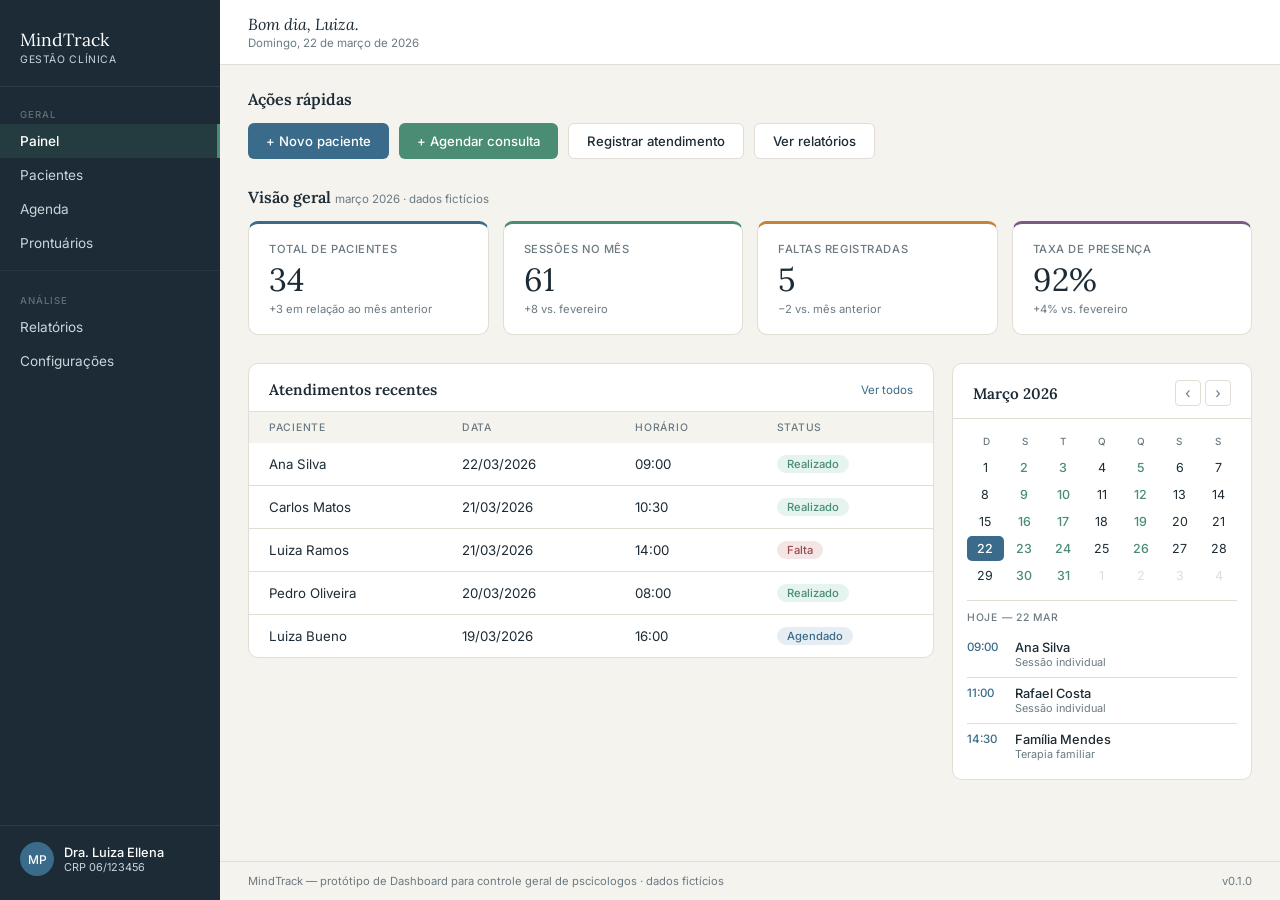
==== index.html @ 381538e1 "feat: initial MVP dashboard structure (HTML/CSS) Initial commit for MindTrack dashboard MVP.  - Im" ====
<!DOCTYPE html>
<html lang="pt-BR">
<head>
  <meta charset="UTF-8" />
  <meta name="viewport" content="width=device-width, initial-scale=1.0" />
  <title>MindTrack — Painel</title>
  <link rel="preconnect" href="https://fonts.googleapis.com" />
  <link rel="preconnect" href="https://fonts.gstatic.com" crossorigin />
  <link href="https://fonts.googleapis.com/css2?family=Lora:ital,wght@0,400;0,600;1,400&family=Inter:wght@300;400;500&display=swap" rel="stylesheet" />
  <link rel="stylesheet" href="assets/css/estilo.css" />
</head>

<body>

  <aside class="sidebar">

    <div class="logo">
      <span class="logo-nome">MindTrack</span>
      <span class="logo-sub">Gestão clínica</span>
    </div>

    <nav>
      <p class="nav-rotulo">Geral</p>
      <button class="nav-item ativo" type="button">Painel</button>
      <button class="nav-item" type="button">Pacientes</button>
      <button class="nav-item" type="button">Agenda</button>
      <button class="nav-item" type="button">Prontuários</button>
      <hr class="separador" />
      <p class="nav-rotulo">Análise</p>
      <button class="nav-item" type="button">Relatórios</button>
      <button class="nav-item" type="button">Configurações</button>
    </nav>

    <div class="perfil">
      <div class="perfil-avatar">MP</div>
      <div>
        <p class="perfil-nome">Dra. Luiza Ellena</p>
        <p class="perfil-crp">CRP 06/123456</p>
      </div>
    </div>

  </aside>

  <div class="principal">

    <header class="topbar">
      <div>
        <p class="topbar-titulo">Bom dia, Luiza.</p>
        <p class="topbar-data">Domingo, 22 de março de 2026</p>
      </div>
    </header>

    <main class="conteudo"> <!-- define-->

      <!-- acoes rapidas -->
      <section class="secao">
        <h2 class="secao-titulo">Ações rápidas</h2>
        <div class="acoes-rapidas">
          <button class="btn-acao btn-primario" type="button">+ Novo paciente</button>
          <button class="btn-acao btn-secundario" type="button">+ Agendar consulta</button>
          <button class="btn-acao btn-terciario" type="button">Registrar atendimento</button>
          <button class="btn-acao btn-terciario" type="button">Ver relatórios</button>
        </div>
      </section>

      <!-- cards de estatisticas -->
      <section class="secao">
        <h2 class="secao-titulo">Visão geral <span class="secao-sub">março 2026 · dados fictícios</span></h2>
        <div class="grade-cards">

          <article class="card card-azul">
            <p class="card-rotulo">Total de pacientes</p>
            <p class="card-valor">34</p>
            <p class="card-info">+3 em relação ao mês anterior</p>
          </article>

          <article class="card card-verde">
            <p class="card-rotulo">Sessões no mês</p>
            <p class="card-valor">61</p>
            <p class="card-info">+8 vs. fevereiro</p>
          </article>

          <article class="card card-laranja">
            <p class="card-rotulo">Faltas registradas</p>
            <p class="card-valor">5</p>
            <p class="card-info">−2 vs. mês anterior</p>
          </article>

          <article class="card card-roxo">
            <p class="card-rotulo">Taxa de presença</p>
            <p class="card-valor">92%</p>
            <p class="card-info">+4% vs. fevereiro</p>
          </article>

        </div>
      </section>

      <!-- grade inferior -->
      <div class="grade-inferior">

        <!-- tabela de atendimentos recentes -->
        <section class="secao">
          <div class="card-secao">
            <div class="card-secao-cabecalho">
              <h2 class="card-secao-titulo">Atendimentos recentes</h2>
              <a class="link-ver-todos" tabindex="0">Ver todos</a>
            </div>
            <table class="tabela">
              <thead>
                <tr>
                  <th>Paciente</th>
                  <th>Data</th>
                  <th>Horário</th>
                  <th>Status</th>
                </tr>
              </thead>
              <tbody>
                <tr>
                  <td>Ana Silva</td>
                  <td>22/03/2026</td>
                  <td>09:00</td>
                  <td><span class="badge badge-realizado">Realizado</span></td>
                </tr>
                <tr>
                  <td>Carlos Matos</td>
                  <td>21/03/2026</td>
                  <td>10:30</td>
                  <td><span class="badge badge-realizado">Realizado</span></td>
                </tr>
                <tr>
                  <td>Luiza Ramos</td>
                  <td>21/03/2026</td>
                  <td>14:00</td>
                  <td><span class="badge badge-falta">Falta</span></td>
                </tr>
                <tr>
                  <td>Pedro Oliveira</td>
                  <td>20/03/2026</td>
                  <td>08:00</td>
                  <td><span class="badge badge-realizado">Realizado</span></td>
                </tr>
                <tr>
                  <td>Luiza Bueno</td>
                  <td>19/03/2026</td>
                  <td>16:00</td>
                  <td><span class="badge badge-agendado">Agendado</span></td>
                </tr>
              </tbody>
            </table>
          </div>
        </section>

        <!-- calendario -->
        <section class="secao">
          <div class="card-secao">
            <div class="card-secao-cabecalho">
              <h2 class="card-secao-titulo">Março 2026</h2>
              <div>
                <button class="btn-mes" type="button">&lsaquo;</button>
                <button class="btn-mes" type="button">&rsaquo;</button>
              </div>
            </div>

            <div class="calendario">
              <div class="cal-semana">
                <span>D</span><span>S</span><span>T</span>
                <span>Q</span><span>Q</span><span>S</span><span>S</span>
              </div>
              <div class="cal-dias">
                <span class="dia">1</span>
                <span class="dia com-sessao">2</span>
                <span class="dia com-sessao">3</span>
                <span class="dia">4</span>
                <span class="dia com-sessao">5</span>
                <span class="dia">6</span>
                <span class="dia">7</span>
                <span class="dia">8</span>
                <span class="dia com-sessao">9</span>
                <span class="dia com-sessao">10</span>
                <span class="dia">11</span>
                <span class="dia com-sessao">12</span>
                <span class="dia">13</span>
                <span class="dia">14</span>
                <span class="dia">15</span>
                <span class="dia com-sessao">16</span>
                <span class="dia com-sessao">17</span>
                <span class="dia">18</span>
                <span class="dia com-sessao">19</span>
                <span class="dia">20</span>
                <span class="dia">21</span>
                <span class="dia hoje">22</span>
                <span class="dia com-sessao">23</span>
                <span class="dia com-sessao">24</span>
                <span class="dia">25</span>
                <span class="dia com-sessao">26</span>
                <span class="dia">27</span>
                <span class="dia">28</span>
                <span class="dia">29</span>
                <span class="dia com-sessao">30</span>
                <span class="dia com-sessao">31</span>
                <span class="dia outro-mes">1</span>
                <span class="dia outro-mes">2</span>
                <span class="dia outro-mes">3</span>
                <span class="dia outro-mes">4</span>
              </div>
            </div>

            <div class="sessoes-hoje">
              <p class="sessoes-titulo">Hoje — 22 mar</p>

              <div class="sessao-item">
                <span class="sessao-hora">09:00</span>
                <div>
                  <p class="sessao-paciente">Ana Silva</p>
                  <p class="sessao-tipo">Sessão individual</p>
                </div>
              </div>

              <div class="sessao-item">
                <span class="sessao-hora">11:00</span>
                <div>
                  <p class="sessao-paciente">Rafael Costa</p>
                  <p class="sessao-tipo">Sessão individual</p>
                </div>
              </div>

              <div class="sessao-item">
                <span class="sessao-hora">14:30</span>
                <div>
                  <p class="sessao-paciente">Família Mendes</p>
                  <p class="sessao-tipo">Terapia familiar</p>
                </div>
              </div>
            </div>

          </div>
        </section>

      </div><!-- fim grade-inferior -->

    </main>

    <footer class="rodape">
      <span>MindTrack — protótipo de Dashboard para controle geral de pscicologos · dados fictícios</span>
      <span>v0.1.0</span>
    </footer>

  </div><!-- fim principal -->

</body>
</html>
---- assets/css/estilo.css ----
/* ── variáveis ───────────────────────────────────────────── */
:root {
  --fundo:         #f5f3ee;
  --fundo-card:    #ffffff;
  --sidebar-bg:    #1c2b35;
  --sidebar-texto: #c8d6dc;
  --sidebar-ativo: #ffffff;

  --texto:         #1c2b35;
  --texto-suave:   #6b7a82;
  --borda:         #e2ddd5;

  --azul:          #3a6b8a;
  --verde:         #4a8c74;
  --laranja:       #c4833a;
  --roxo:          #7a5a8a;

  --largura-sidebar: 220px;
}

/* ── reset ───────────────────────────────────────────────── */
* {
  box-sizing: border-box;
  margin: 0;
  padding: 0;
}

body {
  font-family: 'Inter', sans-serif;
  font-size: 14px;
  background-color: var(--fundo);
  color: var(--texto);
  display: flex;
  min-height: 100vh;
}

/* ── sidebar ─────────────────────────────────────────────── */
.sidebar {
  width: var(--largura-sidebar);
  background-color: var(--sidebar-bg);
  display: flex;
  flex-direction: column;
  position: fixed;
  top: 0;
  left: 0;
  height: 100vh;
  padding-bottom: 24px;
}

.logo {
  display: flex;
  flex-direction: column;
  padding: 28px 20px 20px;
  border-bottom: 1px solid rgba(255, 255, 255, 0.08);
  margin-bottom: 8px;
}

.logo-nome {
  font-family: 'Lora', serif;
  font-size: 1.1rem;
  color: #ffffff;
}

.logo-sub {
  font-size: 0.65rem;
  color: var(--sidebar-texto);
  text-transform: uppercase;
  letter-spacing: 0.06em;
  margin-top: 2px;
}

.nav-rotulo {
  font-size: 0.6rem;
  font-weight: 500;
  text-transform: uppercase;
  letter-spacing: 0.1em;
  color: rgba(200, 214, 220, 0.4);
  padding: 14px 20px 4px;
}

.nav-item {
  display: block;
  width: 100%;
  padding: 9px 20px;
  background: none;
  border: none;
  text-align: left;
  color: var(--sidebar-texto);
  font-family: 'Inter', sans-serif;
  font-size: 0.85rem;
  cursor: pointer;
  transition: background-color 0.15s;
}

.nav-item:hover {
  background-color: rgba(255, 255, 255, 0.06);
  color: #ffffff;
}

.nav-item.ativo {
  background-color: rgba(74, 140, 116, 0.18);
  color: var(--sidebar-ativo);
  font-weight: 500;
  border-right: 3px solid var(--verde);
}

.separador {
  border: none;
  border-top: 1px solid rgba(255, 255, 255, 0.06);
  margin: 10px 0;
}

.perfil {
  margin-top: auto;
  display: flex;
  align-items: center;
  gap: 10px;
  padding: 16px 20px 0;
  border-top: 1px solid rgba(255, 255, 255, 0.08);
}

.perfil-avatar {
  width: 34px;
  height: 34px;
  border-radius: 50%;
  background-color: var(--azul);
  color: #ffffff;
  display: flex;
  align-items: center;
  justify-content: center;
  font-size: 0.75rem;
  font-weight: 500;
  flex-shrink: 0;
}

.perfil-nome {
  font-size: 0.8rem;
  font-weight: 500;
  color: #ffffff;
}

.perfil-crp {
  font-size: 0.68rem;
  color: var(--sidebar-texto);
}

/* ── area principal ──────────────────────────────────────── */
.principal {
  margin-left: var(--largura-sidebar);
  flex: 1;
  display: flex;
  flex-direction: column;
}

.topbar {
  background-color: var(--fundo-card);
  border-bottom: 1px solid var(--borda);
  padding: 14px 28px;
  position: sticky;
  top: 0;
  z-index: 10;
}

.topbar-titulo {
  font-family: 'Lora', serif;
  font-style: italic;
  font-size: 1rem;
  color: var(--texto);
}

.topbar-data {
  font-size: 0.72rem;
  color: var(--texto-suave);
  margin-top: 2px;
}

.conteudo {
  padding: 24px 28px 40px;
  flex: 1;
}

/* ── secoes ──────────────────────────────────────────────── */
.secao {
  margin-bottom: 28px;
}

.secao-titulo {
  font-family: 'Lora', serif;
  font-size: 1rem;
  font-weight: 600;
  color: var(--texto);
  margin-bottom: 14px;
}

.secao-sub {
  font-family: 'Inter', sans-serif;
  font-size: 0.72rem;
  font-weight: 400;
  color: var(--texto-suave);
}

/* ── acoes rapidas ───────────────────────────────────────── */
.acoes-rapidas {
  display: flex;
  gap: 10px;
  flex-wrap: wrap;
}

.btn-acao {
  padding: 9px 18px;
  border: none;
  border-radius: 6px;
  font-family: 'Inter', sans-serif;
  font-size: 0.82rem;
  font-weight: 500;
  cursor: pointer;
  transition: opacity 0.15s, transform 0.15s;
}

.btn-acao:hover {
  opacity: 0.88;
  transform: translateY(-1px);
}

.btn-primario  { background-color: var(--azul);   color: #ffffff; }
.btn-secundario{ background-color: var(--verde);  color: #ffffff; }
.btn-terciario {
  background-color: var(--fundo-card);
  color: var(--texto);
  border: 1px solid var(--borda);
}

/* ── cards ───────────────────────────────────────────────── */
.grade-cards {
  display: grid;
  grid-template-columns: repeat(4, 1fr);
  gap: 14px;
}

.card {
  background-color: var(--fundo-card);
  border: 1px solid var(--borda);
  border-top: 3px solid var(--borda);
  border-radius: 10px;
  padding: 18px 20px;
}

.card-azul    { border-top-color: var(--azul); }
.card-verde   { border-top-color: var(--verde); }
.card-laranja { border-top-color: var(--laranja); }
.card-roxo    { border-top-color: var(--roxo); }

.card-rotulo {
  font-size: 0.7rem;
  font-weight: 500;
  text-transform: uppercase;
  letter-spacing: 0.05em;
  color: var(--texto-suave);
  margin-bottom: 8px;
}

.card-valor {
  font-family: 'Lora', serif;
  font-size: 2rem;
  color: var(--texto);
  line-height: 1;
  margin-bottom: 6px;
}

.card-info {
  font-size: 0.7rem;
  color: var(--texto-suave);
}

/* ── grade inferior ──────────────────────────────────────── */
.grade-inferior {
  display: grid;
  grid-template-columns: 1fr 300px;
  gap: 18px;
  align-items: start;
}

.card-secao {
  background-color: var(--fundo-card);
  border: 1px solid var(--borda);
  border-radius: 10px;
  overflow: hidden;
}

.card-secao-cabecalho {
  display: flex;
  align-items: center;
  justify-content: space-between;
  padding: 16px 20px 12px;
  border-bottom: 1px solid var(--borda);
}

.card-secao-titulo {
  font-family: 'Lora', serif;
  font-size: 0.95rem;
  font-weight: 600;
  color: var(--texto);
}

.link-ver-todos {
  font-size: 0.72rem;
  color: var(--azul);
  cursor: pointer;
  text-decoration: none;
}

.link-ver-todos:hover { text-decoration: underline; }

/* ── tabela ──────────────────────────────────────────────── */
.tabela {
  width: 100%;
  border-collapse: collapse;
}

.tabela thead tr { background-color: var(--fundo); }

.tabela th {
  padding: 9px 20px;
  text-align: left;
  font-size: 0.65rem;
  font-weight: 500;
  text-transform: uppercase;
  letter-spacing: 0.07em;
  color: var(--texto-suave);
}

.tabela td {
  padding: 12px 20px;
  font-size: 0.83rem;
  color: var(--texto);
  border-bottom: 1px solid var(--borda);
}

.tabela tbody tr:last-child td { border-bottom: none; }
.tabela tbody tr:hover td      { background-color: var(--fundo); }

.badge {
  display: inline-block;
  padding: 2px 10px;
  border-radius: 20px;
  font-size: 0.7rem;
  font-weight: 500;
}

.badge-realizado { background-color: #e6f4ef; color: var(--verde); }
.badge-falta     { background-color: #f4e6e6; color: #9b4a4a; }
.badge-agendado  { background-color: #e6eef4; color: var(--azul); }

/* ── calendario ──────────────────────────────────────────── */
.calendario { padding: 12px 14px 8px; }

.cal-semana {
  display: grid;
  grid-template-columns: repeat(7, 1fr);
  text-align: center;
  margin-bottom: 4px;
}

.cal-semana span {
  font-size: 0.62rem;
  font-weight: 500;
  text-transform: uppercase;
  color: var(--texto-suave);
  padding: 4px 0;
}

.cal-dias {
  display: grid;
  grid-template-columns: repeat(7, 1fr);
  gap: 2px;
  text-align: center;
}

.dia {
  padding: 5px 2px;
  font-size: 0.78rem;
  border-radius: 5px;
  cursor: pointer;
  color: var(--texto);
  transition: background-color 0.12s;
}

.dia:hover      { background-color: var(--fundo); }
.dia.outro-mes  { color: var(--borda); }
.dia.com-sessao { font-weight: 500; color: var(--verde); }

.dia.hoje {
  background-color: var(--azul);
  color: #ffffff;
  font-weight: 500;
}

.dia.hoje.com-sessao { color: #ffffff; }

.btn-mes {
  background: none;
  border: 1px solid var(--borda);
  border-radius: 4px;
  width: 26px;
  height: 26px;
  cursor: pointer;
  color: var(--texto-suave);
  font-size: 1rem;
  transition: background-color 0.12s;
}

.btn-mes:hover { background-color: var(--fundo); }

/* sessoes do dia */
.sessoes-hoje { padding: 0 14px 10px; }

.sessoes-titulo {
  font-size: 0.65rem;
  font-weight: 500;
  text-transform: uppercase;
  letter-spacing: 0.07em;
  color: var(--texto-suave);
  padding: 10px 0 8px;
  border-top: 1px solid var(--borda);
  margin-top: 4px;
}

.sessao-item {
  display: flex;
  align-items: flex-start;
  gap: 10px;
  padding: 8px 0;
  border-bottom: 1px solid var(--borda);
}

.sessao-item:last-child { border-bottom: none; }

.sessao-hora {
  font-size: 0.72rem;
  font-weight: 500;
  color: var(--azul);
  min-width: 38px;
}

.sessao-paciente {
  font-size: 0.8rem;
  font-weight: 500;
  color: var(--texto);
}

.sessao-tipo {
  font-size: 0.68rem;
  color: var(--texto-suave);
}

/* ── rodape ──────────────────────────────────────────────── */
.rodape {
  display: flex;
  justify-content: space-between;
  padding: 12px 28px;
  border-top: 1px solid var(--borda);
  font-size: 0.7rem;
  color: var(--texto-suave);
}
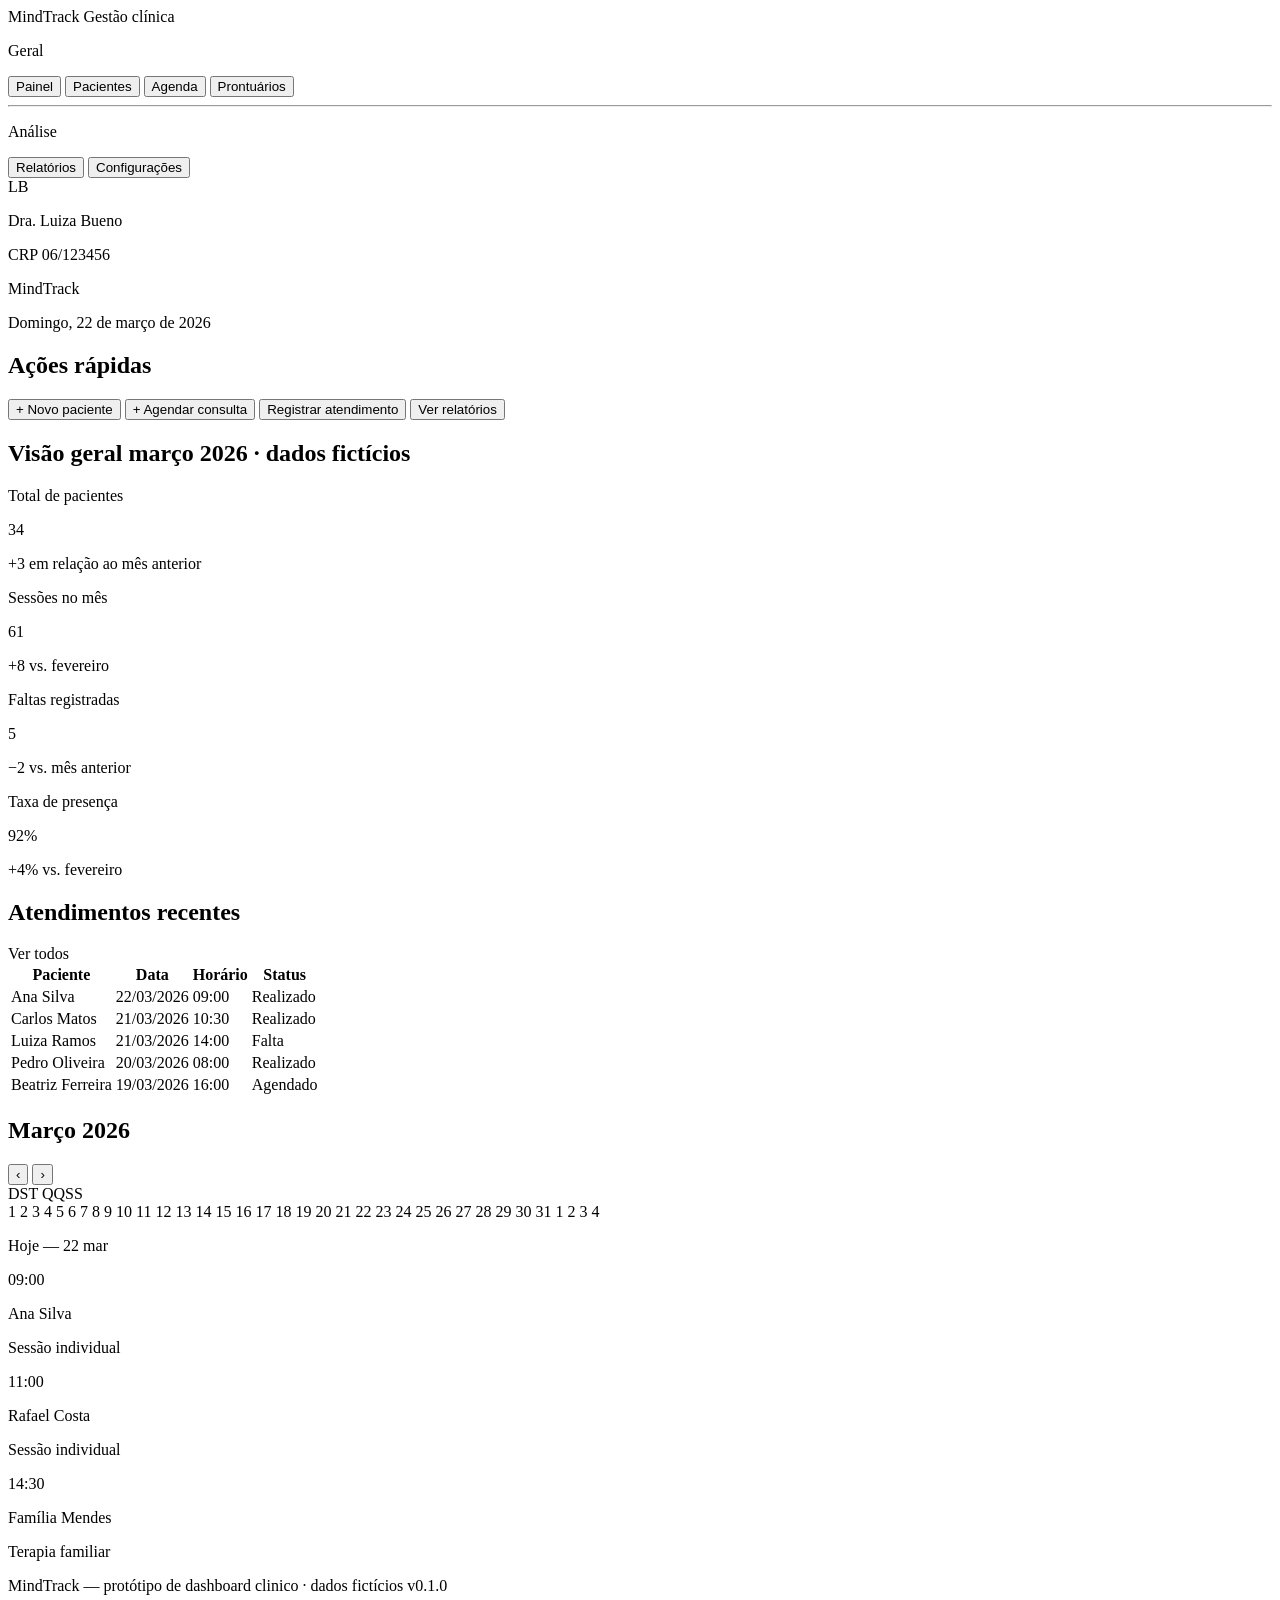
==== commit 0ca4941c: "Added structural elements to support interactive sidebar behavior." ====
--- a/index.html
+++ b/index.html
@@ -1,91 +1,208 @@
 <!DOCTYPE html>
+<!--
+  MindTrack — Dashboard para psicólogos
+  ═══════════════════════════════════════════════════════════════
+  Como a sidebar funciona sem JavaScript no momento:
+  ─────────────────────────────────────────
+  O truque é colocar o gatilho (.gatilho-sidebar) e a sidebar
+  (.sidebar) como irmãos no HTML. O CSS consegue selecionar
+  um irmão quando o cursor está sobre o anterior usando o
+  combinador "~" (til). Exemplo:
+    .gatilho-sidebar:hover ~ .sidebar { transform: translateX(0) }
+  Isso faz a sidebar deslizar quando o mouse toca a barrinha,
+  sem precisar de nenhuma linha de JavaScript.
+
+  Estrutura do body:
+  ┌────────────────────────────────────────────────────┐
+  │  .gatilho-sidebar  ← barrinha fina na borda        │
+  │  .sidebar          ← menu lateral (irmã do gatilho)│
+  │  .principal        ← todo o conteúdo da página     │
+  │    .topbar         ← barra fixa no topo            │
+  │    main.conteudo   ← seções do painel              │
+  │    footer.rodape   ← rodapé                        │
+  └────────────────────────────────────────────────────┘
+-->
 <html lang="pt-BR">
 <head>
   <meta charset="UTF-8" />
   <meta name="viewport" content="width=device-width, initial-scale=1.0" />
   <title>MindTrack — Painel</title>
+
+  <!--
+    Fontes externas do Google Fonts.
+    Lora  → fonte serifada usada em títulos (transmite autoridade e calor)
+    Inter → fonte sem serifa usada em textos corridos (legível em telas)
+    O "preconnect" abre a conexão com o servidor de fontes com antecedência,
+    acelerando o carregamento.
+  -->
   <link rel="preconnect" href="https://fonts.googleapis.com" />
   <link rel="preconnect" href="https://fonts.gstatic.com" crossorigin />
   <link href="https://fonts.googleapis.com/css2?family=Lora:ital,wght@0,400;0,600;1,400&family=Inter:wght@300;400;500&display=swap" rel="stylesheet" />
-  <link rel="stylesheet" href="assets/css/estilo.css" />
+
+  <!-- Estilos do projeto — toda a aparência está neste arquivo -->
+  <link rel="stylesheet" href="assets/css/style.css" />
 </head>
 
 <body>
 
+  <!--
+    GATILHO DA SIDEBAR
+    ══════════════════
+    Barrinha fina colada na borda esquerda da tela.
+    Quando o cursor passa sobre ela, o CSS ativa a sidebar
+    usando o seletor: .gatilho-sidebar:hover ~ .sidebar
+    Ela some automaticamente quando a sidebar está aberta,
+    para não atrapalhar o conteúdo do menu.
+  -->
+  <div class="gatilho-sidebar"></div>
+
+  <!--
+    SIDEBAR — Menu de navegação lateral
+    ═════════════════════════════════════
+    Fica fixada à esquerda, fora da tela por padrão
+    (transform: translateX(-180px) no CSS).
+    Desliza para dentro quando:
+      • o cursor passa pelo gatilho (.gatilho-sidebar:hover ~ &)
+      • o cursor está sobre a própria sidebar (&:hover)
+    Usa apenas transform para o movimento — animar "width"
+    é proibido pois causa recalcule de layout na página inteira.
+  -->
   <aside class="sidebar">
 
+    <!-- Identidade do sistema -->
     <div class="logo">
       <span class="logo-nome">MindTrack</span>
       <span class="logo-sub">Gestão clínica</span>
     </div>
 
+    <!--
+      Navegação principal.
+      Os botões não redirecionam ainda — navegação entre páginas
+      será implementada futuramente.
+      A classe "ativo" no primeiro botão indica a página atual.
+    -->
     <nav>
       <p class="nav-rotulo">Geral</p>
       <button class="nav-item ativo" type="button">Painel</button>
       <button class="nav-item" type="button">Pacientes</button>
       <button class="nav-item" type="button">Agenda</button>
       <button class="nav-item" type="button">Prontuários</button>
+
+      <!-- Linha divisória visual entre grupos do menu -->
       <hr class="separador" />
+
       <p class="nav-rotulo">Análise</p>
       <button class="nav-item" type="button">Relatórios</button>
       <button class="nav-item" type="button">Configurações</button>
     </nav>
 
+    <!--
+      Perfil do psicólogo — empurrado para a base da sidebar
+      via "margin-top: auto" no CSS.
+      O avatar (.perfil-avatar) exibe as iniciais do nome.
+      Dados fictícios para fins de portfólio.
+    -->
     <div class="perfil">
-      <div class="perfil-avatar">MP</div>
+      <div class="perfil-avatar">LB</div>
       <div>
-        <p class="perfil-nome">Dra. Luiza Ellena</p>
+        <p class="perfil-nome">Dra. Luiza Bueno</p>
         <p class="perfil-crp">CRP 06/123456</p>
       </div>
     </div>
+    
 
   </aside>
-
+  <div class="overlay"></div>
+  <!--
+    ÁREA PRINCIPAL — Todo o conteúdo do painel
+    ════════════════════════════════════════════
+    Ocupa 100% da largura da tela (a sidebar flutua sobre ela,
+    pois usa position: fixed). Organiza topbar, conteúdo e rodapé
+    em coluna usando flexbox.
+  -->
   <div class="principal">
 
+    <!--
+      TOPBAR — Barra de topo fixa durante o scroll
+      Exibe a saudação personalizada e a data do dia.
+      "position: sticky" faz ela ficar presa ao topo enquanto
+      o usuário rola a página para baixo.
+    -->
     <header class="topbar">
       <div>
-        <p class="topbar-titulo">Bom dia, Luiza.</p>
+        <p class="topbar-titulo">MindTrack</p>
         <p class="topbar-data">Domingo, 22 de março de 2026</p>
       </div>
     </header>
 
-    <main class="conteudo"> <!-- define-->
-
-      <!-- acoes rapidas -->
+    <!--
+      CONTEÚDO PRINCIPAL
+      Contém as três seções do dashboard:
+        1. Ações rápidas
+        2. Cards de estatísticas
+        3. Grade inferior (tabela de atendimentos + calendário)
+    -->
+    <main class="conteudo">
+
+      <!--
+        SEÇÃO 1 — Ações rápidas
+        ════════════════════════
+        Botões de acesso direto às funções mais usadas.
+        Cada botão terá sua ação implementada em sessão futura.
+        As variações de cor (.btn-primario, .btn-secundario, etc.)
+        indicam hierarquia visual das ações.
+      -->
       <section class="secao">
         <h2 class="secao-titulo">Ações rápidas</h2>
         <div class="acoes-rapidas">
+          <!-- Ação principal: cadastrar novo paciente -->
           <button class="btn-acao btn-primario" type="button">+ Novo paciente</button>
+          <!-- Ação secundária: abrir agenda -->
           <button class="btn-acao btn-secundario" type="button">+ Agendar consulta</button>
+          <!-- Ações terciárias: menos urgentes, visual mais discreto -->
           <button class="btn-acao btn-terciario" type="button">Registrar atendimento</button>
           <button class="btn-acao btn-terciario" type="button">Ver relatórios</button>
         </div>
       </section>
 
-      <!-- cards de estatisticas -->
+      <!--
+        SEÇÃO 2 — Cards de estatísticas
+        ════════════════════════════════
+        Quatro cartões com os indicadores principais do mês.
+        Cada card tem uma cor de destaque no topo (border-top)
+        para diferenciação visual rápida.
+        Todos os dados são fictícios — usados apenas para
+        demonstrar o layout do dashboar.
+      -->
       <section class="secao">
-        <h2 class="secao-titulo">Visão geral <span class="secao-sub">março 2026 · dados fictícios</span></h2>
+        <h2 class="secao-titulo">
+          Visão geral
+          <span class="secao-sub">março 2026 · dados fictícios</span>
+        </h2>
         <div class="grade-cards">
 
+          <!-- Card 1: total de pacientes ativos -->
           <article class="card card-azul">
             <p class="card-rotulo">Total de pacientes</p>
             <p class="card-valor">34</p>
             <p class="card-info">+3 em relação ao mês anterior</p>
           </article>
 
+          <!-- Card 2: sessões realizadas no mês -->
           <article class="card card-verde">
             <p class="card-rotulo">Sessões no mês</p>
             <p class="card-valor">61</p>
             <p class="card-info">+8 vs. fevereiro</p>
           </article>
 
+          <!-- Card 3: faltas registradas -->
           <article class="card card-laranja">
             <p class="card-rotulo">Faltas registradas</p>
             <p class="card-valor">5</p>
             <p class="card-info">−2 vs. mês anterior</p>
           </article>
 
+          <!-- Card 4: percentual de comparecimento -->
           <article class="card card-roxo">
             <p class="card-rotulo">Taxa de presença</p>
             <p class="card-valor">92%</p>
@@ -95,16 +212,30 @@
         </div>
       </section>
 
-      <!-- grade inferior -->
+      <!--
+        SEÇÃO 3 — Grade inferior
+        ════════════════════════
+        Divide o espaço em duas colunas lado a lado:
+          • Esquerda: tabela com os últimos atendimentos
+          • Direita:  calendário do mês com sessões do dia
+        O CSS usa "display: grid" para fazer essa divisão.
+      -->
       <div class="grade-inferior">
 
-        <!-- tabela de atendimentos recentes -->
+        <!--
+          COLUNA ESQUERDA — Tabela de atendimentos recentes
+          Lista os últimos atendimentos com nome do paciente,
+          data, horário e status (realizado, falta ou agendado).
+          O status é representado por um badge colorido.
+        -->
         <section class="secao">
           <div class="card-secao">
             <div class="card-secao-cabecalho">
               <h2 class="card-secao-titulo">Atendimentos recentes</h2>
+              <!-- "Ver todos" levará à página de atendimentos no futuro -->
               <a class="link-ver-todos" tabindex="0">Ver todos</a>
             </div>
+
             <table class="tabela">
               <thead>
                 <tr>
@@ -115,6 +246,7 @@
                 </tr>
               </thead>
               <tbody>
+                <!-- Cada linha representa um atendimento registrado -->
                 <tr>
                   <td>Ana Silva</td>
                   <td>22/03/2026</td>
@@ -131,6 +263,7 @@
                   <td>Luiza Ramos</td>
                   <td>21/03/2026</td>
                   <td>14:00</td>
+                  <!-- Badge vermelho para indicar ausência -->
                   <td><span class="badge badge-falta">Falta</span></td>
                 </tr>
                 <tr>
@@ -140,9 +273,10 @@
                   <td><span class="badge badge-realizado">Realizado</span></td>
                 </tr>
                 <tr>
-                  <td>Luiza Bueno</td>
+                  <td>Beatriz Ferreira</td>
                   <td>19/03/2026</td>
                   <td>16:00</td>
+                  <!-- Badge azul para sessão ainda por acontecer -->
                   <td><span class="badge badge-agendado">Agendado</span></td>
                 </tr>
               </tbody>
@@ -150,22 +284,44 @@
           </div>
         </section>
 
-        <!-- calendario -->
+        <!--
+          COLUNA DIREITA — Calendário do mês
+          ════════════════════════════════════
+          Exibe os dias de março de 2026 em grade 7×5.
+          Classes especiais nos dias:
+            .hoje      → dia atual (fundo azul)
+            .com-sessao → dia com sessão agendada (texto verde)
+            .outro-mes  → dias do mês anterior/seguinte (cinza)
+
+          Abaixo do calendário ficam listadas as sessões
+          do dia selecionado (dados fictícios).
+        -->
         <section class="secao">
           <div class="card-secao">
+
+            <!-- Cabeçalho com nome do mês e botões de navegação -->
             <div class="card-secao-cabecalho">
               <h2 class="card-secao-titulo">Março 2026</h2>
               <div>
+                <!-- Navegação de mês — funcional em sessão futura -->
                 <button class="btn-mes" type="button">&lsaquo;</button>
                 <button class="btn-mes" type="button">&rsaquo;</button>
               </div>
             </div>
 
             <div class="calendario">
+              <!-- Cabeçalho dos dias da semana -->
               <div class="cal-semana">
                 <span>D</span><span>S</span><span>T</span>
                 <span>Q</span><span>Q</span><span>S</span><span>S</span>
               </div>
+
+              <!--
+                Grade de dias do mês.
+                Março de 2026 começa na domingo (coluna 1).
+                Dias com ".com-sessao" têm sessão marcada.
+                Dias com ".outro-mes" pertencem a abril.
+              -->
               <div class="cal-dias">
                 <span class="dia">1</span>
                 <span class="dia com-sessao">2</span>
@@ -188,6 +344,7 @@
                 <span class="dia com-sessao">19</span>
                 <span class="dia">20</span>
                 <span class="dia">21</span>
+                <!-- Dia atual marcado com a classe "hoje" -->
                 <span class="dia hoje">22</span>
                 <span class="dia com-sessao">23</span>
                 <span class="dia com-sessao">24</span>
@@ -198,6 +355,7 @@
                 <span class="dia">29</span>
                 <span class="dia com-sessao">30</span>
                 <span class="dia com-sessao">31</span>
+                <!-- Dias de abril preenchendo a última semana -->
                 <span class="dia outro-mes">1</span>
                 <span class="dia outro-mes">2</span>
                 <span class="dia outro-mes">3</span>
@@ -205,6 +363,11 @@
               </div>
             </div>
 
+            <!--
+              Lista de sessões do dia selecionado.
+              Por enquanto exibe as sessões fixas do dia 22.
+              Cada item mostra: horário + nome do paciente + tipo.
+            -->
             <div class="sessoes-hoje">
               <p class="sessoes-titulo">Hoje — 22 mar</p>
 
@@ -236,16 +399,17 @@
           </div>
         </section>
 
-      </div><!-- fim grade-inferior -->
+      </div><!-- fim da grade-inferior -->
 
     </main>
 
+    <!-- Rodapé discreto com identificação do protótipo -->
     <footer class="rodape">
-      <span>MindTrack — protótipo de Dashboard para controle geral de pscicologos · dados fictícios</span>
+      <span>MindTrack — protótipo de dashboard clinico · dados fictícios</span>
       <span>v0.1.0</span>
     </footer>
 
-  </div><!-- fim principal -->
+  </div><!-- fim da área principal -->
 
 </body>
 </html>
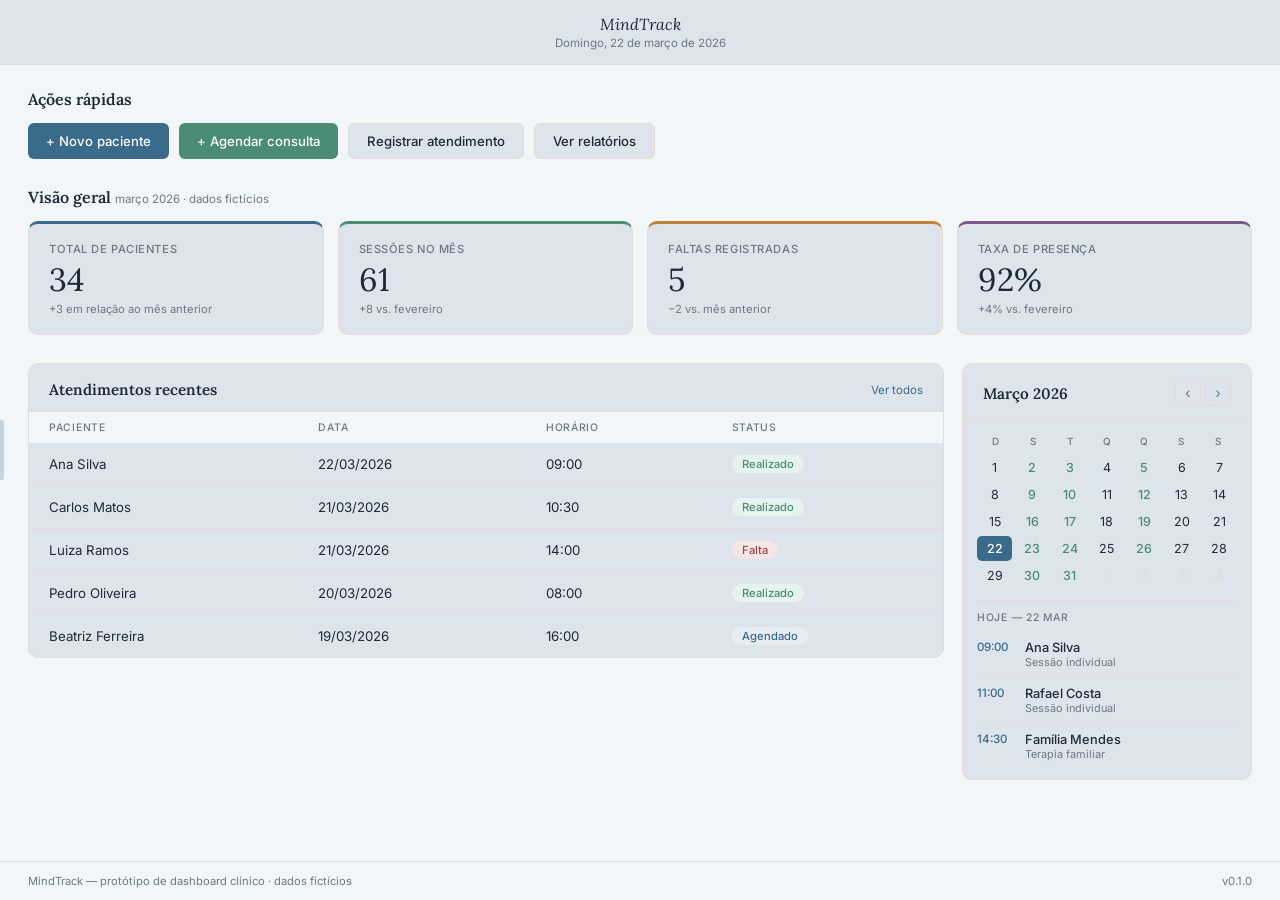
==== commit 3b32855b: "restructure index to support pages architecture - Updated index to handle dynamic page loading - Im" ====
--- a/index.html
+++ b/index.html
@@ -1,107 +1,41 @@
 <!DOCTYPE html>
 <!--
-  MindTrack — Dashboard para psicólogos
-  ═══════════════════════════════════════════════════════════════
-  Como a sidebar funciona sem JavaScript no momento:
-  ─────────────────────────────────────────
-  O truque é colocar o gatilho (.gatilho-sidebar) e a sidebar
-  (.sidebar) como irmãos no HTML. O CSS consegue selecionar
-  um irmão quando o cursor está sobre o anterior usando o
-  combinador "~" (til). Exemplo:
-    .gatilho-sidebar:hover ~ .sidebar { transform: translateX(0) }
-  Isso faz a sidebar deslizar quando o mouse toca a barrinha,
-  sem precisar de nenhuma linha de JavaScript.
-
-  Estrutura do body:
-  ┌────────────────────────────────────────────────────┐
-  │  .gatilho-sidebar  ← barrinha fina na borda        │
-  │  .sidebar          ← menu lateral (irmã do gatilho)│
-  │  .principal        ← todo o conteúdo da página     │
-  │    .topbar         ← barra fixa no topo            │
-  │    main.conteudo   ← seções do painel              │
-  │    footer.rodape   ← rodapé                        │
-  └────────────────────────────────────────────────────┘
+  MindTrack — Painel principal
+  Aparência → assets/css/style.css
+  Sidebar   → hover puro via CSS, sem JavaScript
 -->
 <html lang="pt-BR">
 <head>
   <meta charset="UTF-8" />
   <meta name="viewport" content="width=device-width, initial-scale=1.0" />
   <title>MindTrack — Painel</title>
-
-  <!--
-    Fontes externas do Google Fonts.
-    Lora  → fonte serifada usada em títulos (transmite autoridade e calor)
-    Inter → fonte sem serifa usada em textos corridos (legível em telas)
-    O "preconnect" abre a conexão com o servidor de fontes com antecedência,
-    acelerando o carregamento.
-  -->
   <link rel="preconnect" href="https://fonts.googleapis.com" />
   <link rel="preconnect" href="https://fonts.gstatic.com" crossorigin />
   <link href="https://fonts.googleapis.com/css2?family=Lora:ital,wght@0,400;0,600;1,400&family=Inter:wght@300;400;500&display=swap" rel="stylesheet" />
-
-  <!-- Estilos do projeto — toda a aparência está neste arquivo -->
   <link rel="stylesheet" href="assets/css/style.css" />
 </head>
-
 <body>
 
-  <!--
-    GATILHO DA SIDEBAR
-    ══════════════════
-    Barrinha fina colada na borda esquerda da tela.
-    Quando o cursor passa sobre ela, o CSS ativa a sidebar
-    usando o seletor: .gatilho-sidebar:hover ~ .sidebar
-    Ela some automaticamente quando a sidebar está aberta,
-    para não atrapalhar o conteúdo do menu.
-  -->
+  <!-- Barrinha que dispara o hover da sidebar -->
   <div class="gatilho-sidebar"></div>
 
-  <!--
-    SIDEBAR — Menu de navegação lateral
-    ═════════════════════════════════════
-    Fica fixada à esquerda, fora da tela por padrão
-    (transform: translateX(-180px) no CSS).
-    Desliza para dentro quando:
-      • o cursor passa pelo gatilho (.gatilho-sidebar:hover ~ &)
-      • o cursor está sobre a própria sidebar (&:hover)
-    Usa apenas transform para o movimento — animar "width"
-    é proibido pois causa recalcule de layout na página inteira.
-  -->
+  <!-- Sidebar de navegação -->
   <aside class="sidebar">
-
-    <!-- Identidade do sistema -->
     <div class="logo">
       <span class="logo-nome">MindTrack</span>
       <span class="logo-sub">Gestão clínica</span>
     </div>
-
-    <!--
-      Navegação principal.
-      Os botões não redirecionam ainda — navegação entre páginas
-      será implementada futuramente.
-      A classe "ativo" no primeiro botão indica a página atual.
-    -->
     <nav>
       <p class="nav-rotulo">Geral</p>
-      <button class="nav-item ativo" type="button">Painel</button>
-      <button class="nav-item" type="button">Pacientes</button>
+      <a class="nav-item ativo" href="index.html">Painel</a>
+      <a class="nav-item" href="pages/pacientes/pacientes.html">Pacientes</a>
       <button class="nav-item" type="button">Agenda</button>
       <button class="nav-item" type="button">Prontuários</button>
-
-      <!-- Linha divisória visual entre grupos do menu -->
       <hr class="separador" />
-
       <p class="nav-rotulo">Análise</p>
       <button class="nav-item" type="button">Relatórios</button>
       <button class="nav-item" type="button">Configurações</button>
     </nav>
-
-    <!--
-      Perfil do psicólogo — empurrado para a base da sidebar
-      via "margin-top: auto" no CSS.
-      O avatar (.perfil-avatar) exibe as iniciais do nome.
-      Dados fictícios para fins de portfólio.
-    -->
     <div class="perfil">
       <div class="perfil-avatar">LB</div>
       <div>
@@ -109,133 +43,72 @@
         <p class="perfil-crp">CRP 06/123456</p>
       </div>
     </div>
-    
-
   </aside>
+
+  <!-- Fundo desfocado da sidebar -->
   <div class="overlay"></div>
-  <!--
-    ÁREA PRINCIPAL — Todo o conteúdo do painel
-    ════════════════════════════════════════════
-    Ocupa 100% da largura da tela (a sidebar flutua sobre ela,
-    pois usa position: fixed). Organiza topbar, conteúdo e rodapé
-    em coluna usando flexbox.
-  -->
+
+  <!-- Área principal -->
   <div class="principal">
 
-    <!--
-      TOPBAR — Barra de topo fixa durante o scroll
-      Exibe a saudação personalizada e a data do dia.
-      "position: sticky" faz ela ficar presa ao topo enquanto
-      o usuário rola a página para baixo.
-    -->
     <header class="topbar">
-      <div>
-        <p class="topbar-titulo">MindTrack</p>
-        <p class="topbar-data">Domingo, 22 de março de 2026</p>
-      </div>
+      <p class="topbar-titulo">MindTrack</p>
+      <p class="topbar-data">Domingo, 22 de março de 2026</p>
     </header>
 
-    <!--
-      CONTEÚDO PRINCIPAL
-      Contém as três seções do dashboard:
-        1. Ações rápidas
-        2. Cards de estatísticas
-        3. Grade inferior (tabela de atendimentos + calendário)
-    -->
     <main class="conteudo">
 
-      <!--
-        SEÇÃO 1 — Ações rápidas
-        ════════════════════════
-        Botões de acesso direto às funções mais usadas.
-        Cada botão terá sua ação implementada em sessão futura.
-        As variações de cor (.btn-primario, .btn-secundario, etc.)
-        indicam hierarquia visual das ações.
-      -->
+      <!-- Ações rápidas -->
       <section class="secao">
         <h2 class="secao-titulo">Ações rápidas</h2>
         <div class="acoes-rapidas">
-          <!-- Ação principal: cadastrar novo paciente -->
           <button class="btn-acao btn-primario" type="button">+ Novo paciente</button>
-          <!-- Ação secundária: abrir agenda -->
           <button class="btn-acao btn-secundario" type="button">+ Agendar consulta</button>
-          <!-- Ações terciárias: menos urgentes, visual mais discreto -->
           <button class="btn-acao btn-terciario" type="button">Registrar atendimento</button>
           <button class="btn-acao btn-terciario" type="button">Ver relatórios</button>
         </div>
       </section>
 
-      <!--
-        SEÇÃO 2 — Cards de estatísticas
-        ════════════════════════════════
-        Quatro cartões com os indicadores principais do mês.
-        Cada card tem uma cor de destaque no topo (border-top)
-        para diferenciação visual rápida.
-        Todos os dados são fictícios — usados apenas para
-        demonstrar o layout do dashboar.
-      -->
+      <!-- Cards de estatísticas -->
       <section class="secao">
         <h2 class="secao-titulo">
           Visão geral
           <span class="secao-sub">março 2026 · dados fictícios</span>
         </h2>
         <div class="grade-cards">
-
-          <!-- Card 1: total de pacientes ativos -->
           <article class="card card-azul">
             <p class="card-rotulo">Total de pacientes</p>
             <p class="card-valor">34</p>
             <p class="card-info">+3 em relação ao mês anterior</p>
           </article>
-
-          <!-- Card 2: sessões realizadas no mês -->
           <article class="card card-verde">
             <p class="card-rotulo">Sessões no mês</p>
             <p class="card-valor">61</p>
             <p class="card-info">+8 vs. fevereiro</p>
           </article>
-
-          <!-- Card 3: faltas registradas -->
           <article class="card card-laranja">
             <p class="card-rotulo">Faltas registradas</p>
             <p class="card-valor">5</p>
             <p class="card-info">−2 vs. mês anterior</p>
           </article>
-
-          <!-- Card 4: percentual de comparecimento -->
           <article class="card card-roxo">
             <p class="card-rotulo">Taxa de presença</p>
             <p class="card-valor">92%</p>
             <p class="card-info">+4% vs. fevereiro</p>
           </article>
-
         </div>
       </section>
 
-      <!--
-        SEÇÃO 3 — Grade inferior
-        ════════════════════════
-        Divide o espaço em duas colunas lado a lado:
-          • Esquerda: tabela com os últimos atendimentos
-          • Direita:  calendário do mês com sessões do dia
-        O CSS usa "display: grid" para fazer essa divisão.
-      -->
+      <!-- Grade inferior: tabela + calendário -->
       <div class="grade-inferior">
 
-        <!--
-          COLUNA ESQUERDA — Tabela de atendimentos recentes
-          Lista os últimos atendimentos com nome do paciente,
-          data, horário e status (realizado, falta ou agendado).
-          O status é representado por um badge colorido.
-        -->
+        <!-- Tabela de atendimentos recentes -->
         <section class="secao">
           <div class="card-secao">
             <div class="card-secao-cabecalho">
               <h2 class="card-secao-titulo">Atendimentos recentes</h2>
-              <!-- "Ver todos" levará à página de atendimentos no futuro -->
-              <a class="link-ver-todos" tabindex="0">Ver todos</a>
-            </div>
-
+              <a class="link-ver-todos" href="pages/pacientes/pacientes.html">Ver todos</a>
+            </div>
             <table class="tabela">
               <thead>
                 <tr>
@@ -246,37 +119,24 @@
                 </tr>
               </thead>
               <tbody>
-                <!-- Cada linha representa um atendimento registrado -->
-                <tr>
-                  <td>Ana Silva</td>
-                  <td>22/03/2026</td>
-                  <td>09:00</td>
+                <tr>
+                  <td>Ana Silva</td><td>22/03/2026</td><td>09:00</td>
                   <td><span class="badge badge-realizado">Realizado</span></td>
                 </tr>
                 <tr>
-                  <td>Carlos Matos</td>
-                  <td>21/03/2026</td>
-                  <td>10:30</td>
+                  <td>Carlos Matos</td><td>21/03/2026</td><td>10:30</td>
                   <td><span class="badge badge-realizado">Realizado</span></td>
                 </tr>
                 <tr>
-                  <td>Luiza Ramos</td>
-                  <td>21/03/2026</td>
-                  <td>14:00</td>
-                  <!-- Badge vermelho para indicar ausência -->
+                  <td>Luiza Ramos</td><td>21/03/2026</td><td>14:00</td>
                   <td><span class="badge badge-falta">Falta</span></td>
                 </tr>
                 <tr>
-                  <td>Pedro Oliveira</td>
-                  <td>20/03/2026</td>
-                  <td>08:00</td>
+                  <td>Pedro Oliveira</td><td>20/03/2026</td><td>08:00</td>
                   <td><span class="badge badge-realizado">Realizado</span></td>
                 </tr>
                 <tr>
-                  <td>Beatriz Ferreira</td>
-                  <td>19/03/2026</td>
-                  <td>16:00</td>
-                  <!-- Badge azul para sessão ainda por acontecer -->
+                  <td>Beatriz Ferreira</td><td>19/03/2026</td><td>16:00</td>
                   <td><span class="badge badge-agendado">Agendado</span></td>
                 </tr>
               </tbody>
@@ -284,44 +144,21 @@
           </div>
         </section>
 
-        <!--
-          COLUNA DIREITA — Calendário do mês
-          ════════════════════════════════════
-          Exibe os dias de março de 2026 em grade 7×5.
-          Classes especiais nos dias:
-            .hoje      → dia atual (fundo azul)
-            .com-sessao → dia com sessão agendada (texto verde)
-            .outro-mes  → dias do mês anterior/seguinte (cinza)
-
-          Abaixo do calendário ficam listadas as sessões
-          do dia selecionado (dados fictícios).
-        -->
+        <!-- Calendário -->
         <section class="secao">
           <div class="card-secao">
-
-            <!-- Cabeçalho com nome do mês e botões de navegação -->
             <div class="card-secao-cabecalho">
               <h2 class="card-secao-titulo">Março 2026</h2>
               <div>
-                <!-- Navegação de mês — funcional em sessão futura -->
                 <button class="btn-mes" type="button">&lsaquo;</button>
                 <button class="btn-mes" type="button">&rsaquo;</button>
               </div>
             </div>
-
             <div class="calendario">
-              <!-- Cabeçalho dos dias da semana -->
               <div class="cal-semana">
                 <span>D</span><span>S</span><span>T</span>
                 <span>Q</span><span>Q</span><span>S</span><span>S</span>
               </div>
-
-              <!--
-                Grade de dias do mês.
-                Março de 2026 começa na domingo (coluna 1).
-                Dias com ".com-sessao" têm sessão marcada.
-                Dias com ".outro-mes" pertencem a abril.
-              -->
               <div class="cal-dias">
                 <span class="dia">1</span>
                 <span class="dia com-sessao">2</span>
@@ -344,7 +181,6 @@
                 <span class="dia com-sessao">19</span>
                 <span class="dia">20</span>
                 <span class="dia">21</span>
-                <!-- Dia atual marcado com a classe "hoje" -->
                 <span class="dia hoje">22</span>
                 <span class="dia com-sessao">23</span>
                 <span class="dia com-sessao">24</span>
@@ -355,22 +191,14 @@
                 <span class="dia">29</span>
                 <span class="dia com-sessao">30</span>
                 <span class="dia com-sessao">31</span>
-                <!-- Dias de abril preenchendo a última semana -->
                 <span class="dia outro-mes">1</span>
                 <span class="dia outro-mes">2</span>
                 <span class="dia outro-mes">3</span>
                 <span class="dia outro-mes">4</span>
               </div>
             </div>
-
-            <!--
-              Lista de sessões do dia selecionado.
-              Por enquanto exibe as sessões fixas do dia 22.
-              Cada item mostra: horário + nome do paciente + tipo.
-            -->
             <div class="sessoes-hoje">
               <p class="sessoes-titulo">Hoje — 22 mar</p>
-
               <div class="sessao-item">
                 <span class="sessao-hora">09:00</span>
                 <div>
@@ -378,7 +206,6 @@
                   <p class="sessao-tipo">Sessão individual</p>
                 </div>
               </div>
-
               <div class="sessao-item">
                 <span class="sessao-hora">11:00</span>
                 <div>
@@ -386,7 +213,6 @@
                   <p class="sessao-tipo">Sessão individual</p>
                 </div>
               </div>
-
               <div class="sessao-item">
                 <span class="sessao-hora">14:30</span>
                 <div>
@@ -395,21 +221,19 @@
                 </div>
               </div>
             </div>
-
           </div>
         </section>
 
-      </div><!-- fim da grade-inferior -->
+      </div><!-- fim grade-inferior -->
 
     </main>
 
-    <!-- Rodapé discreto com identificação do protótipo -->
     <footer class="rodape">
-      <span>MindTrack — protótipo de dashboard clinico · dados fictícios</span>
+      <span>MindTrack — protótipo de dashboard clínico · dados fictícios</span>
       <span>v0.1.0</span>
     </footer>
 
-  </div><!-- fim da área principal -->
+  </div><!-- fim principal -->
 
 </body>
 </html>
--- a/assets/css/style.css
+++ b/assets/css/style.css
@@ -0,0 +1,572 @@
+/* ══════════════════════════════════════════════════════════════
+   VARIÁVEIS GLOBAIS
+   Alterar um valor aqui reflete em todos os elementos que o usam.
+   ══════════════════════════════════════════════════════════════ */
+:root {
+  --fundo:           #f3f6f8;
+  --fundo-card:      #dde4eb;
+  --sidebar-bg:      #1c2b35;
+  --sidebar-texto:   #c8d6dc;
+  --sidebar-ativo:   #ffffff;
+  --texto:           #1c2b35;
+  --texto-suave:     #6b7a82;
+  --borda:           #e2ddd5;
+  --azul:            #3a6b8a;
+  --verde:           #4a8c74;
+  --laranja:         #c4833a;
+  --roxo:            #7a5a8a;
+  --largura-sidebar: 210px;
+}
+
+/* ══════════════════════════════════════════════════════════════
+   RESET SEGURO
+   box-sizing e remoção de margens/paddings padrão.
+   NÃO mexemos em border — isso quebra inputs e outros elementos.
+   ══════════════════════════════════════════════════════════════ */
+*, *::before, *::after {
+  box-sizing: border-box;
+  margin: 0;
+  padding: 0;
+}
+
+body {
+  font-family: 'Inter', sans-serif;
+  font-size: 14px;
+  background-color: var(--fundo);
+  color: var(--texto);
+  min-height: 100vh;
+}
+
+/* ══════════════════════════════════════════════════════════════
+   SIDEBAR — MENU LATERAL RECOLHÍVEL (hover puro, sem JS)
+   ══════════════════════════════════════════════════════════════
+
+   Estrutura de irmãos no body (ordem obrigatória):
+     .gatilho-sidebar  → barrinha que dispara o hover
+     .sidebar          → menu lateral
+     .overlay          → fundo desfocado
+     .principal        → conteúdo da página
+
+   CSS usa o combinador ~ (irmão geral):
+     .gatilho-sidebar:hover ~ .sidebar  → abre ao passar na barrinha
+     .sidebar:hover                     → mantém aberta dentro do menu
+   ══════════════════════════════════════════════════════════════ */
+
+/* Barrinha fina colada na borda esquerda */
+.gatilho-sidebar {
+  position: fixed;
+  top: 50%;
+  left: 0;
+  transform: translateY(-50%);
+  width: 4px;
+  height: 60px;
+  background-color: var(--azul);
+  border-radius: 0 2px 2px 0;
+  opacity: 0.25;
+  z-index: 200;
+  cursor: pointer;
+  transition: opacity 0.2s;
+}
+
+.gatilho-sidebar:hover {
+  opacity: 1;
+}
+
+/* Sidebar: começa fora da tela (translateX negativo = largura total) */
+.sidebar {
+  position: fixed;
+  top: 0;
+  left: 0;
+  width: var(--largura-sidebar);
+  height: 100vh;
+  background-color: var(--sidebar-bg);
+  display: flex;
+  flex-direction: column;
+  padding-bottom: 24px;
+  border-radius: 0 6px 6px 0;
+  z-index: 100;
+  transform: translateX(calc(-1 * var(--largura-sidebar)));
+  opacity: 0;
+  /* Apenas transform e opacity — não animamos propriedades de layout */
+  transition: transform 0.25s ease, opacity 0.25s ease;
+}
+
+/* Overlay: fundo desfocado que aparece quando a sidebar abre */
+.overlay {
+  position: fixed;
+  top: 0;
+  left: var(--largura-sidebar);
+  width: calc(100% - var(--largura-sidebar));
+  height: 100vh;
+  backdrop-filter: blur(4px);
+  background: rgba(0, 0, 0, 0.08);
+  opacity: 0;
+  pointer-events: none;
+  transition: opacity 0.25s ease;
+  z-index: 5;
+}
+
+/* Abre a sidebar: gatilho hover OU cursor dentro da sidebar */
+.gatilho-sidebar:hover ~ .sidebar,
+.sidebar:hover {
+  transform: translateX(0);
+  opacity: 1;
+}
+
+/* Ativa o overlay junto com a sidebar */
+.gatilho-sidebar:hover ~ .overlay,
+.sidebar:hover ~ .overlay {
+  opacity: 1;
+  pointer-events: auto;
+}
+
+/* Esconde a barrinha enquanto a sidebar está aberta */
+.sidebar:hover ~ .gatilho-sidebar {
+  opacity: 0;
+  pointer-events: none;
+}
+
+/* ── Conteúdo interno da sidebar ── */
+.logo {
+  display: flex;
+  flex-direction: column;
+  padding: 28px 20px 20px;
+  border-bottom: 1px solid rgba(255, 255, 255, 0.08);
+  margin-bottom: 8px;
+}
+
+.logo-nome {
+  font-family: 'Lora', serif;
+  font-size: 1.05rem;
+  color: #ffffff;
+}
+
+.logo-sub {
+  font-size: 0.62rem;
+  color: var(--sidebar-texto);
+  text-transform: uppercase;
+  letter-spacing: 0.06em;
+  margin-top: 2px;
+}
+
+.nav-rotulo {
+  font-size: 0.58rem;
+  font-weight: 500;
+  text-transform: uppercase;
+  letter-spacing: 0.1em;
+  color: rgba(200, 214, 220, 0.4);
+  padding: 14px 20px 4px;
+}
+
+/* nav-item funciona tanto como <button> quanto como <a> */
+.nav-item {
+  display: block;
+  width: 100%;
+  padding: 9px 20px;
+  background: none;
+  border: none;
+  text-align: left;
+  color: var(--sidebar-texto);
+  font-family: 'Inter', sans-serif;
+  font-size: 0.82rem;
+  cursor: pointer;
+  text-decoration: none;
+  transition: background-color 0.15s;
+}
+
+.nav-item:hover {
+  background-color: rgba(255, 255, 255, 0.06);
+  color: #ffffff;
+}
+
+.nav-item.ativo {
+  background-color: rgba(74, 140, 116, 0.25);
+  color: var(--sidebar-ativo);
+  font-weight: 500;
+  border-right: 3px solid var(--verde);
+}
+
+.separador {
+  border: none;
+  border-top: 1px solid rgba(255, 255, 255, 0.06);
+  margin: 10px 0;
+}
+
+/* Perfil empurrado para a base via margin-top: auto */
+.perfil {
+  margin-top: auto;
+  display: flex;
+  align-items: center;
+  gap: 10px;
+  padding: 16px 20px 0;
+  border-top: 1px solid rgba(255, 255, 255, 0.08);
+}
+
+.perfil-avatar {
+  width: 32px;
+  height: 32px;
+  border-radius: 50%;
+  background-color: var(--azul);
+  color: #ffffff;
+  display: flex;
+  align-items: center;
+  justify-content: center;
+  font-size: 0.72rem;
+  font-weight: 500;
+  flex-shrink: 0;
+}
+
+.perfil-nome {
+  font-size: 0.78rem;
+  font-weight: 500;
+  color: #ffffff;
+}
+
+.perfil-crp {
+  font-size: 0.65rem;
+  color: var(--sidebar-texto);
+}
+
+/* ══════════════════════════════════════════════════════════════
+   ÁREA PRINCIPAL
+   A sidebar é fixed — não empurra o conteúdo.
+   ══════════════════════════════════════════════════════════════ */
+.principal {
+  display: flex;
+  flex-direction: column;
+  min-height: 100vh;
+}
+
+/* Topbar fica presa ao topo durante o scroll */
+.topbar {
+  background-color: var(--fundo-card);
+  border-bottom: 1px solid var(--borda);
+  padding: 14px 28px;
+  position: sticky;
+  top: 0;
+  z-index: 10;
+}
+
+.topbar-titulo {
+  text-align: center;
+  font-family: 'Lora', serif;
+  font-style: italic;
+  font-size: 1rem;
+  color: var(--texto);
+}
+
+.topbar-data {
+  text-align: center;
+  font-size: 0.72rem;
+  color: var(--texto-suave);
+  margin-top: 2px;
+}
+
+.conteudo {
+  padding: 24px 28px 40px;
+  flex: 1;
+}
+
+/* ══════════════════════════════════════════════════════════════
+   SEÇÕES
+   ══════════════════════════════════════════════════════════════ */
+.secao {
+  margin-bottom: 28px;
+}
+
+.secao-titulo {
+  font-family: 'Lora', serif;
+  font-size: 1rem;
+  font-weight: 600;
+  color: var(--texto);
+  margin-bottom: 14px;
+}
+
+.secao-sub {
+  font-family: 'Inter', sans-serif;
+  font-size: 0.72rem;
+  font-weight: 400;
+  color: var(--texto-suave);
+}
+
+/* ══════════════════════════════════════════════════════════════
+   BOTÕES DE AÇÃO
+   ══════════════════════════════════════════════════════════════ */
+.btn-acao {
+  display: inline-flex;
+  align-items: center;
+  gap: 6px;
+  padding: 9px 18px;
+  border: none;
+  border-radius: 6px;
+  font-family: 'Inter', sans-serif;
+  font-size: 0.82rem;
+  font-weight: 500;
+  cursor: pointer;
+  text-decoration: none;
+  transition: opacity 0.15s, transform 0.15s;
+}
+
+.btn-acao:hover {
+  opacity: 0.88;
+  transform: translateY(-1px);
+}
+
+.btn-primario   { background-color: var(--azul);   color: #ffffff; }
+.btn-secundario { background-color: var(--verde);  color: #ffffff; }
+.btn-terciario  {
+  background-color: var(--fundo-card);
+  color: var(--texto);
+  border: 1px solid var(--borda);
+}
+
+/* ══════════════════════════════════════════════════════════════
+   CARDS DE ESTATÍSTICAS
+   ══════════════════════════════════════════════════════════════ */
+.grade-cards {
+  display: grid;
+  grid-template-columns: repeat(4, 1fr);
+  gap: 14px;
+}
+
+.card {
+  background-color: var(--fundo-card);
+  border: 1px solid var(--borda);
+  border-top: 3px solid var(--borda);
+  border-radius: 10px;
+  padding: 18px 20px;
+}
+
+.card-azul    { border-top-color: var(--azul); }
+.card-verde   { border-top-color: var(--verde); }
+.card-laranja { border-top-color: var(--laranja); }
+.card-roxo    { border-top-color: var(--roxo); }
+
+.card-rotulo {
+  font-size: 0.7rem;
+  font-weight: 500;
+  text-transform: uppercase;
+  letter-spacing: 0.05em;
+  color: var(--texto-suave);
+  margin-bottom: 8px;
+}
+
+.card-valor {
+  font-family: 'Lora', serif;
+  font-size: 2rem;
+  color: var(--texto);
+  line-height: 1;
+  margin-bottom: 6px;
+}
+
+.card-info {
+  font-size: 0.7rem;
+  color: var(--texto-suave);
+}
+
+/* ══════════════════════════════════════════════════════════════
+   GRADE INFERIOR (tabela + calendário)
+   ══════════════════════════════════════════════════════════════ */
+.grade-inferior {
+  display: grid;
+  grid-template-columns: 1fr 290px;
+  gap: 18px;
+  align-items: start;
+}
+
+.card-secao {
+  background-color: var(--fundo-card);
+  border: 1px solid var(--borda);
+  border-radius: 10px;
+  overflow: hidden;
+}
+
+.card-secao-cabecalho {
+  display: flex;
+  align-items: center;
+  justify-content: space-between;
+  padding: 16px 20px 12px;
+  border-bottom: 1px solid var(--borda);
+}
+
+.card-secao-titulo {
+  font-family: 'Lora', serif;
+  font-size: 0.95rem;
+  font-weight: 600;
+  color: var(--texto);
+}
+
+.link-ver-todos {
+  font-size: 0.72rem;
+  color: var(--azul);
+  cursor: pointer;
+  text-decoration: none;
+}
+
+.link-ver-todos:hover { text-decoration: underline; }
+
+/* ══════════════════════════════════════════════════════════════
+   TABELA
+   ══════════════════════════════════════════════════════════════ */
+.tabela {
+  width: 100%;
+  border-collapse: collapse;
+}
+
+.tabela thead tr { background-color: var(--fundo); }
+
+.tabela th {
+  padding: 9px 20px;
+  text-align: left;
+  font-size: 0.65rem;
+  font-weight: 500;
+  text-transform: uppercase;
+  letter-spacing: 0.07em;
+  color: var(--texto-suave);
+}
+
+.tabela td {
+  padding: 12px 20px;
+  font-size: 0.83rem;
+  color: var(--texto);
+  border-bottom: 1px solid var(--borda);
+}
+
+.tabela tbody tr:last-child td { border-bottom: none; }
+.tabela tbody tr:hover td      { background-color: var(--fundo); }
+
+.badge {
+  display: inline-block;
+  padding: 2px 10px;
+  border-radius: 20px;
+  font-size: 0.7rem;
+  font-weight: 500;
+}
+
+.badge-realizado { background-color: #e6f4ef; color: var(--verde); }
+.badge-falta     { background-color: #f4e6e6; color: #9b4a4a; }
+.badge-agendado  { background-color: #e6eef4; color: var(--azul); }
+
+/* ══════════════════════════════════════════════════════════════
+   CALENDÁRIO
+   ══════════════════════════════════════════════════════════════ */
+.calendario { padding: 12px 14px 8px; }
+
+.cal-semana {
+  display: grid;
+  grid-template-columns: repeat(7, 1fr);
+  text-align: center;
+  margin-bottom: 4px;
+}
+
+.cal-semana span {
+  font-size: 0.62rem;
+  font-weight: 500;
+  text-transform: uppercase;
+  color: var(--texto-suave);
+  padding: 4px 0;
+}
+
+.cal-dias {
+  display: grid;
+  grid-template-columns: repeat(7, 1fr);
+  gap: 2px;
+  text-align: center;
+}
+
+.dia {
+  padding: 5px 2px;
+  font-size: 0.78rem;
+  border-radius: 5px;
+  cursor: pointer;
+  color: var(--texto);
+  transition: background-color 0.12s;
+}
+
+.dia:hover       { background-color: var(--fundo); }
+.dia.outro-mes   { color: var(--borda); }
+.dia.com-sessao  { font-weight: 500; color: var(--verde); }
+
+.dia.hoje {
+  background-color: var(--azul);
+  color: #ffffff;
+  font-weight: 500;
+}
+
+.dia.hoje.com-sessao { color: #ffffff; }
+
+.btn-mes {
+  background: none;
+  border: 1px solid var(--borda);
+  border-radius: 4px;
+  width: 26px;
+  height: 26px;
+  cursor: pointer;
+  color: var(--texto-suave);
+  font-size: 1rem;
+  transition: background-color 0.12s;
+}
+
+.btn-mes:hover { background-color: var(--fundo); }
+
+.sessoes-hoje { padding: 0 14px 10px; }
+
+.sessoes-titulo {
+  font-size: 0.65rem;
+  font-weight: 500;
+  text-transform: uppercase;
+  letter-spacing: 0.07em;
+  color: var(--texto-suave);
+  padding: 10px 0 8px;
+  border-top: 1px solid var(--borda);
+  margin-top: 4px;
+}
+
+.sessao-item {
+  display: flex;
+  align-items: flex-start;
+  gap: 10px;
+  padding: 8px 0;
+  border-bottom: 1px solid var(--borda);
+}
+
+.sessao-item:last-child { border-bottom: none; }
+
+.sessao-hora {
+  font-size: 0.72rem;
+  font-weight: 500;
+  color: var(--azul);
+  min-width: 38px;
+}
+
+.sessao-paciente {
+  font-size: 0.8rem;
+  font-weight: 500;
+  color: var(--texto);
+}
+
+.sessao-tipo {
+  font-size: 0.68rem;
+  color: var(--texto-suave);
+}
+
+/* ══════════════════════════════════════════════════════════════
+   AÇÕES RÁPIDAS (index)
+   ══════════════════════════════════════════════════════════════ */
+.acoes-rapidas {
+  display: flex;
+  gap: 10px;
+  flex-wrap: wrap;
+}
+
+/* ══════════════════════════════════════════════════════════════
+   RODAPÉ
+   ══════════════════════════════════════════════════════════════ */
+.rodape {
+  display: flex;
+  justify-content: space-between;
+  padding: 12px 28px;
+  border-top: 1px solid var(--borda);
+  font-size: 0.7rem;
+  color: var(--texto-suave);
+}
